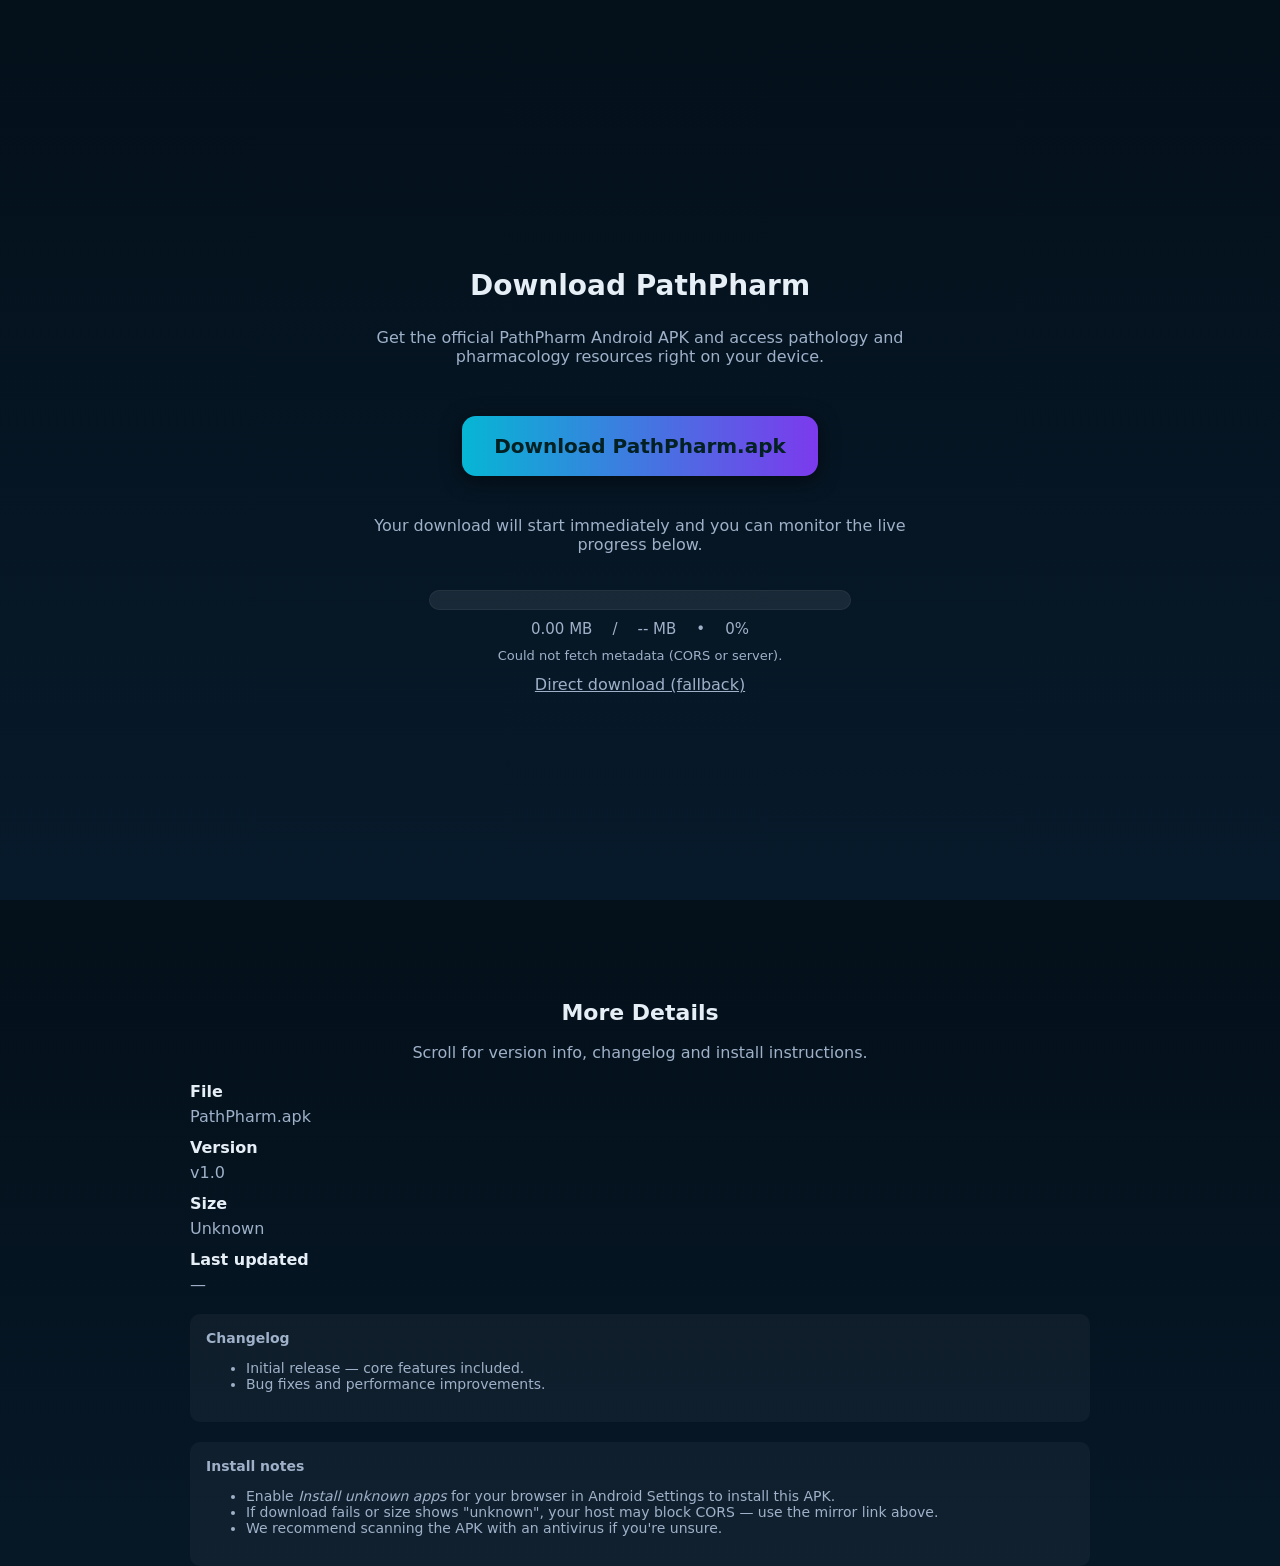
==== index.html @ dcce9dc0 "Create index.html" ====
<!doctype html>

<html lang="en">
<head>
  <meta charset="utf-8" />
  <meta name="viewport" content="width=device-width, initial-scale=1" />
  <title>PathPharm — Download</title>
  <style>
    :root{--bg:#0f1724;--card:#08121a;--accent:#06b6d4;--muted:#9fb1c9}
    html,body{margin:0;height:100%;font-family:Inter,system-ui,Segoe UI,Roboto,Arial;background:linear-gradient(180deg,#04101a 0%,#071a2b 100%);color:#e6eef6}
    .hero{display:flex;flex-direction:column;justify-content:center;align-items:center;min-height:100vh;padding:20px;text-align:center}
    h1.hero-title{font-size:28px;margin-bottom:10px}
    p.hero-desc{max-width:600px;color:var(--muted);margin-bottom:30px}
    .big-btn{display:inline-flex;align-items:center;justify-content:center;padding:18px 32px;border-radius:14px;border:none;background:linear-gradient(90deg,var(--accent),#7c3aed);color:#032022;font-weight:800;font-size:20px;cursor:pointer;text-decoration:none;box-shadow:0 4px 20px rgba(0,0,0,0.5);margin:20px 0}
    .below-desc{max-width:600px;color:var(--muted);margin-top:20px}
    .progress{height:18px;background:rgba(255,255,255,0.08);border-radius:999px;overflow:hidden;border:1px solid rgba(255,255,255,0.05);margin-top:20px;max-width:420px;width:100%}
    .bar{height:100%;width:0%;transition:width 120ms linear;background:linear-gradient(90deg,var(--accent),#7c3aed)}
    .stats{display:flex;justify-content:center;gap:20px;font-size:15px;color:var(--muted);margin-top:10px}
    .small{font-size:13px;color:var(--muted);margin-top:10px}
    main{max-width:900px;margin:60px auto;padding:0 20px}
    h2{font-size:22px;text-align:center}
    p.lead{text-align:center;color:var(--muted)}
    dl.meta{margin-top:20px}
    dl.meta dt{font-weight:700}
    dl.meta dd{margin:6px 0 12px;color:var(--muted)}
    .changelog,.notes{margin-top:20px;background:rgba(255,255,255,0.04);padding:16px;border-radius:10px;color:var(--muted);font-size:14px}
  </style>
</head>
<body>
  <section class="hero">
    <h1 class="hero-title">Download PathPharm</h1>
    <p class="hero-desc">Get the official PathPharm Android APK and access pathology and pharmacology resources right on your device.</p><a id="downloadBtn" class="big-btn">Download PathPharm.apk</a>

<p class="below-desc">Your download will start immediately and you can monitor the live progress below.</p>

<div class="progress"><div class="bar" id="bar"></div></div>
<div class="stats"><span id="downloaded">0.00 MB</span>/<span id="total">-- MB</span> • <span id="percent">0%</span></div>
<div class="small" id="status">Ready.</div>
<a id="directLink" style="margin-top:12px;color:var(--muted)" href="https://thunderous-salmiakki-7f6adc.netlify.app/PathPharm.apk" download>Direct download (fallback)</a>

  </section>  <main>
    <h2>More Details</h2>
    <p class="lead">Scroll for version info, changelog and install instructions.</p><dl class="meta">
  <dt>File</dt>
  <dd id="fileName">PathPharm.apk</dd>

  <dt>Version</dt>
  <dd id="version">v1.0</dd>

  <dt>Size</dt>
  <dd id="size">Checking…</dd>

  <dt>Last updated</dt>
  <dd id="updated">—</dd>
</dl>

<div class="changelog">
  <strong>Changelog</strong>
  <ul>
    <li>Initial release — core features included.</li>
    <li>Bug fixes and performance improvements.</li>
  </ul>
</div>

<div class="notes">
  <strong>Install notes</strong>
  <ul>
    <li>Enable <em>Install unknown apps</em> for your browser in Android Settings to install this APK.</li>
    <li>If download fails or size shows "unknown", your host may block CORS — use the mirror link above.</li>
    <li>We recommend scanning the APK with an antivirus if you're unsure.</li>
  </ul>
</div>

  </main>  <script>
    const FILE_URL = 'https://thunderous-salmiakki-7f6adc.netlify.app/PathPharm.apk';
    const fileNameEl = document.getElementById('fileName');
    const sizeEl = document.getElementById('size');
    const updatedEl = document.getElementById('updated');
    const downloadBtn = document.getElementById('downloadBtn');
    const directLink = document.getElementById('directLink');
    const bar = document.getElementById('bar');
    const downloadedEl = document.getElementById('downloaded');
    const totalEl = document.getElementById('total');
    const percentEl = document.getElementById('percent');
    const statusEl = document.getElementById('status');

    directLink.href = FILE_URL;
    try{ fileNameEl.textContent = (new URL(FILE_URL)).pathname.split('/').pop() || 'PathPharm.apk'; } catch(e){}

    const toMB = bytes => bytes/(1024*1024);
    const fmt = (n, d=2) => n.toFixed(d);

    async function fetchMetadata(){
      try{
        const resp = await fetch(FILE_URL, {method:'HEAD'});
        if(!resp.ok) throw new Error('HEAD request failed: ' + resp.status);
        const len = resp.headers.get('Content-Length') || resp.headers.get('content-length');
        const lm = resp.headers.get('Last-Modified') || resp.headers.get('last-modified');
        if(len) sizeEl.textContent = fmt(toMB(parseInt(len,10))) + ' MB'; else sizeEl.textContent = 'Unknown';
        if(lm) updatedEl.textContent = new Date(lm).toLocaleString();
        statusEl.textContent = 'Metadata fetched.';
      } catch(err){
        sizeEl.textContent = 'Unknown';
        statusEl.textContent = 'Could not fetch metadata (CORS or server).';
      }
    }
    fetchMetadata();

    downloadBtn.addEventListener('click', async ()=>{
      statusEl.textContent = 'Starting...';
      bar.style.width = '0%';
      downloadedEl.textContent = '0.00 MB';
      totalEl.textContent = '-- MB';
      percentEl.textContent = '0%';
      try{
        const resp = await fetch(FILE_URL);
        if(!resp.ok) throw new Error('Network error: ' + resp.status);
        const lenHeader = resp.headers.get('Content-Length') || resp.headers.get('content-length');
        const totalBytes = lenHeader ? parseInt(lenHeader,10) : 0;
        if(totalBytes) totalEl.textContent = fmt(toMB(totalBytes)) + ' MB';
        const reader = resp.body.getReader();
        let received = 0;
        const chunks = [];
        while(true){
          const {done, value} = await reader.read();
          if(done) break;
          chunks.push(value);
          received += value.byteLength;
          downloadedEl.textContent = fmt(toMB(received)) + ' MB';
          if(totalBytes){
            const pct = Math.floor((received/totalBytes)*100);
            percentEl.textContent = pct + '%';
            bar.style.width = pct + '%';
          } else {
            percentEl.textContent = '—';
            bar.style.width = Math.min(95, (toMB(received)%10)*10) + '%';
          }
        }
        statusEl.textContent = 'Download complete — preparing file...';
        const blob = new Blob(chunks, {type:'application/vnd.android.package-archive'});
        const blobUrl = URL.createObjectURL(blob);
        const a = document.createElement('a');
        a.href = blobUrl;
        a.download = fileNameEl.textContent || 'PathPharm.apk';
        document.body.appendChild(a);
        a.click();
        a.remove();
        statusEl.textContent = 'Saved to device. Enable install from unknown sources to proceed.';
      } catch(err){
        statusEl.textContent = 'Streaming failed — opening direct link.';
        window.open(FILE_URL, '_blank');
      }
    });
  </script></body>
</html>
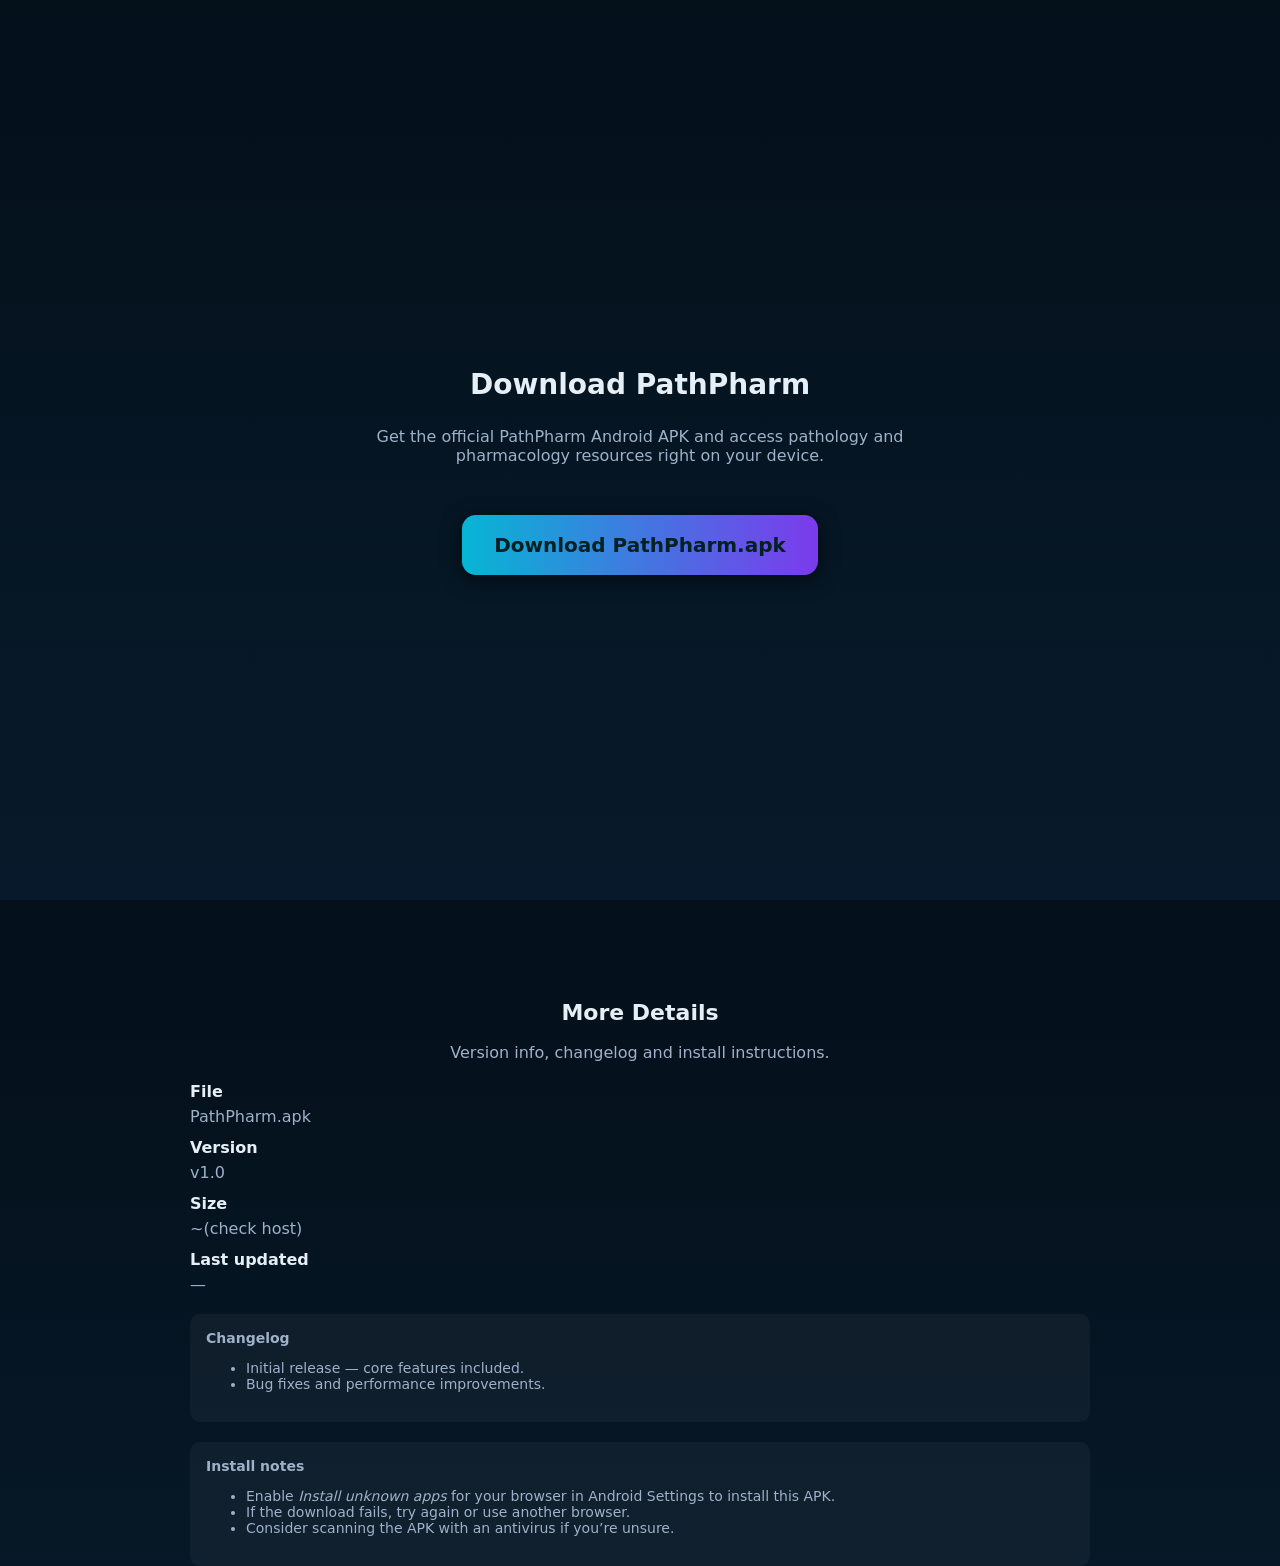
==== commit a535d836: "Update index.html" ====
--- a/index.html
+++ b/index.html
@@ -1,5 +1,4 @@
-<!doctype html>
-
+    <!doctype html>
 <html lang="en">
 <head>
   <meta charset="utf-8" />
@@ -7,149 +6,67 @@
   <title>PathPharm — Download</title>
   <style>
     :root{--bg:#0f1724;--card:#08121a;--accent:#06b6d4;--muted:#9fb1c9}
-    html,body{margin:0;height:100%;font-family:Inter,system-ui,Segoe UI,Roboto,Arial;background:linear-gradient(180deg,#04101a 0%,#071a2b 100%);color:#e6eef6}
-    .hero{display:flex;flex-direction:column;justify-content:center;align-items:center;min-height:100vh;padding:20px;text-align:center}
+    html,body{margin:0;height:100%;font-family:Inter,system-ui,Segoe UI,Roboto,Arial;
+      background:linear-gradient(180deg,#04101a 0%,#071a2b 100%);color:#e6eef6}
+    .hero{display:flex;flex-direction:column;justify-content:center;align-items:center;
+      min-height:100vh;padding:20px;text-align:center}
     h1.hero-title{font-size:28px;margin-bottom:10px}
     p.hero-desc{max-width:600px;color:var(--muted);margin-bottom:30px}
-    .big-btn{display:inline-flex;align-items:center;justify-content:center;padding:18px 32px;border-radius:14px;border:none;background:linear-gradient(90deg,var(--accent),#7c3aed);color:#032022;font-weight:800;font-size:20px;cursor:pointer;text-decoration:none;box-shadow:0 4px 20px rgba(0,0,0,0.5);margin:20px 0}
-    .below-desc{max-width:600px;color:var(--muted);margin-top:20px}
-    .progress{height:18px;background:rgba(255,255,255,0.08);border-radius:999px;overflow:hidden;border:1px solid rgba(255,255,255,0.05);margin-top:20px;max-width:420px;width:100%}
-    .bar{height:100%;width:0%;transition:width 120ms linear;background:linear-gradient(90deg,var(--accent),#7c3aed)}
-    .stats{display:flex;justify-content:center;gap:20px;font-size:15px;color:var(--muted);margin-top:10px}
-    .small{font-size:13px;color:var(--muted);margin-top:10px}
+    .big-btn{display:inline-flex;align-items:center;justify-content:center;padding:18px 32px;
+      border-radius:14px;text-decoration:none;background:linear-gradient(90deg,var(--accent),#7c3aed);
+      color:#032022;font-weight:800;font-size:20px;box-shadow:0 4px 20px rgba(0,0,0,0.5);margin:20px 0}
     main{max-width:900px;margin:60px auto;padding:0 20px}
     h2{font-size:22px;text-align:center}
     p.lead{text-align:center;color:var(--muted)}
     dl.meta{margin-top:20px}
     dl.meta dt{font-weight:700}
     dl.meta dd{margin:6px 0 12px;color:var(--muted)}
-    .changelog,.notes{margin-top:20px;background:rgba(255,255,255,0.04);padding:16px;border-radius:10px;color:var(--muted);font-size:14px}
+    .changelog,.notes{margin-top:20px;background:rgba(255,255,255,0.04);
+      padding:16px;border-radius:10px;color:var(--muted);font-size:14px}
   </style>
 </head>
 <body>
   <section class="hero">
     <h1 class="hero-title">Download PathPharm</h1>
-    <p class="hero-desc">Get the official PathPharm Android APK and access pathology and pharmacology resources right on your device.</p><a id="downloadBtn" class="big-btn">Download PathPharm.apk</a>
+    <p class="hero-desc">
+      Get the official PathPharm Android APK and access pathology and pharmacology resources right on your device.
+    </p>
 
-<p class="below-desc">Your download will start immediately and you can monitor the live progress below.</p>
+    <!-- Direct download button -->
+    <a class="big-btn"
+       href="https://thunderous-salmiakki-7f6adc.netlify.app/PathPharm.apk"
+       download="PathPharm.apk">
+       Download PathPharm.apk
+    </a>
+  </section>
 
-<div class="progress"><div class="bar" id="bar"></div></div>
-<div class="stats"><span id="downloaded">0.00 MB</span>/<span id="total">-- MB</span> • <span id="percent">0%</span></div>
-<div class="small" id="status">Ready.</div>
-<a id="directLink" style="margin-top:12px;color:var(--muted)" href="https://thunderous-salmiakki-7f6adc.netlify.app/PathPharm.apk" download>Direct download (fallback)</a>
+  <main>
+    <h2>More Details</h2>
+    <p class="lead">Version info, changelog and install instructions.</p>
 
-  </section>  <main>
-    <h2>More Details</h2>
-    <p class="lead">Scroll for version info, changelog and install instructions.</p><dl class="meta">
-  <dt>File</dt>
-  <dd id="fileName">PathPharm.apk</dd>
+    <dl class="meta">
+      <dt>File</dt><dd>PathPharm.apk</dd>
+      <dt>Version</dt><dd>v1.0</dd>
+      <dt>Size</dt><dd>~(check host)</dd>
+      <dt>Last updated</dt><dd>—</dd>
+    </dl>
 
-  <dt>Version</dt>
-  <dd id="version">v1.0</dd>
+    <div class="changelog">
+      <strong>Changelog</strong>
+      <ul>
+        <li>Initial release — core features included.</li>
+        <li>Bug fixes and performance improvements.</li>
+      </ul>
+    </div>
 
-  <dt>Size</dt>
-  <dd id="size">Checking…</dd>
-
-  <dt>Last updated</dt>
-  <dd id="updated">—</dd>
-</dl>
-
-<div class="changelog">
-  <strong>Changelog</strong>
-  <ul>
-    <li>Initial release — core features included.</li>
-    <li>Bug fixes and performance improvements.</li>
-  </ul>
-</div>
-
-<div class="notes">
-  <strong>Install notes</strong>
-  <ul>
-    <li>Enable <em>Install unknown apps</em> for your browser in Android Settings to install this APK.</li>
-    <li>If download fails or size shows "unknown", your host may block CORS — use the mirror link above.</li>
-    <li>We recommend scanning the APK with an antivirus if you're unsure.</li>
-  </ul>
-</div>
-
-  </main>  <script>
-    const FILE_URL = 'https://thunderous-salmiakki-7f6adc.netlify.app/PathPharm.apk';
-    const fileNameEl = document.getElementById('fileName');
-    const sizeEl = document.getElementById('size');
-    const updatedEl = document.getElementById('updated');
-    const downloadBtn = document.getElementById('downloadBtn');
-    const directLink = document.getElementById('directLink');
-    const bar = document.getElementById('bar');
-    const downloadedEl = document.getElementById('downloaded');
-    const totalEl = document.getElementById('total');
-    const percentEl = document.getElementById('percent');
-    const statusEl = document.getElementById('status');
-
-    directLink.href = FILE_URL;
-    try{ fileNameEl.textContent = (new URL(FILE_URL)).pathname.split('/').pop() || 'PathPharm.apk'; } catch(e){}
-
-    const toMB = bytes => bytes/(1024*1024);
-    const fmt = (n, d=2) => n.toFixed(d);
-
-    async function fetchMetadata(){
-      try{
-        const resp = await fetch(FILE_URL, {method:'HEAD'});
-        if(!resp.ok) throw new Error('HEAD request failed: ' + resp.status);
-        const len = resp.headers.get('Content-Length') || resp.headers.get('content-length');
-        const lm = resp.headers.get('Last-Modified') || resp.headers.get('last-modified');
-        if(len) sizeEl.textContent = fmt(toMB(parseInt(len,10))) + ' MB'; else sizeEl.textContent = 'Unknown';
-        if(lm) updatedEl.textContent = new Date(lm).toLocaleString();
-        statusEl.textContent = 'Metadata fetched.';
-      } catch(err){
-        sizeEl.textContent = 'Unknown';
-        statusEl.textContent = 'Could not fetch metadata (CORS or server).';
-      }
-    }
-    fetchMetadata();
-
-    downloadBtn.addEventListener('click', async ()=>{
-      statusEl.textContent = 'Starting...';
-      bar.style.width = '0%';
-      downloadedEl.textContent = '0.00 MB';
-      totalEl.textContent = '-- MB';
-      percentEl.textContent = '0%';
-      try{
-        const resp = await fetch(FILE_URL);
-        if(!resp.ok) throw new Error('Network error: ' + resp.status);
-        const lenHeader = resp.headers.get('Content-Length') || resp.headers.get('content-length');
-        const totalBytes = lenHeader ? parseInt(lenHeader,10) : 0;
-        if(totalBytes) totalEl.textContent = fmt(toMB(totalBytes)) + ' MB';
-        const reader = resp.body.getReader();
-        let received = 0;
-        const chunks = [];
-        while(true){
-          const {done, value} = await reader.read();
-          if(done) break;
-          chunks.push(value);
-          received += value.byteLength;
-          downloadedEl.textContent = fmt(toMB(received)) + ' MB';
-          if(totalBytes){
-            const pct = Math.floor((received/totalBytes)*100);
-            percentEl.textContent = pct + '%';
-            bar.style.width = pct + '%';
-          } else {
-            percentEl.textContent = '—';
-            bar.style.width = Math.min(95, (toMB(received)%10)*10) + '%';
-          }
-        }
-        statusEl.textContent = 'Download complete — preparing file...';
-        const blob = new Blob(chunks, {type:'application/vnd.android.package-archive'});
-        const blobUrl = URL.createObjectURL(blob);
-        const a = document.createElement('a');
-        a.href = blobUrl;
-        a.download = fileNameEl.textContent || 'PathPharm.apk';
-        document.body.appendChild(a);
-        a.click();
-        a.remove();
-        statusEl.textContent = 'Saved to device. Enable install from unknown sources to proceed.';
-      } catch(err){
-        statusEl.textContent = 'Streaming failed — opening direct link.';
-        window.open(FILE_URL, '_blank');
-      }
-    });
-  </script></body>
+    <div class="notes">
+      <strong>Install notes</strong>
+      <ul>
+        <li>Enable <em>Install unknown apps</em> for your browser in Android Settings to install this APK.</li>
+        <li>If the download fails, try again or use another browser.</li>
+        <li>Consider scanning the APK with an antivirus if you’re unsure.</li>
+      </ul>
+    </div>
+  </main>
+</body>
 </html>
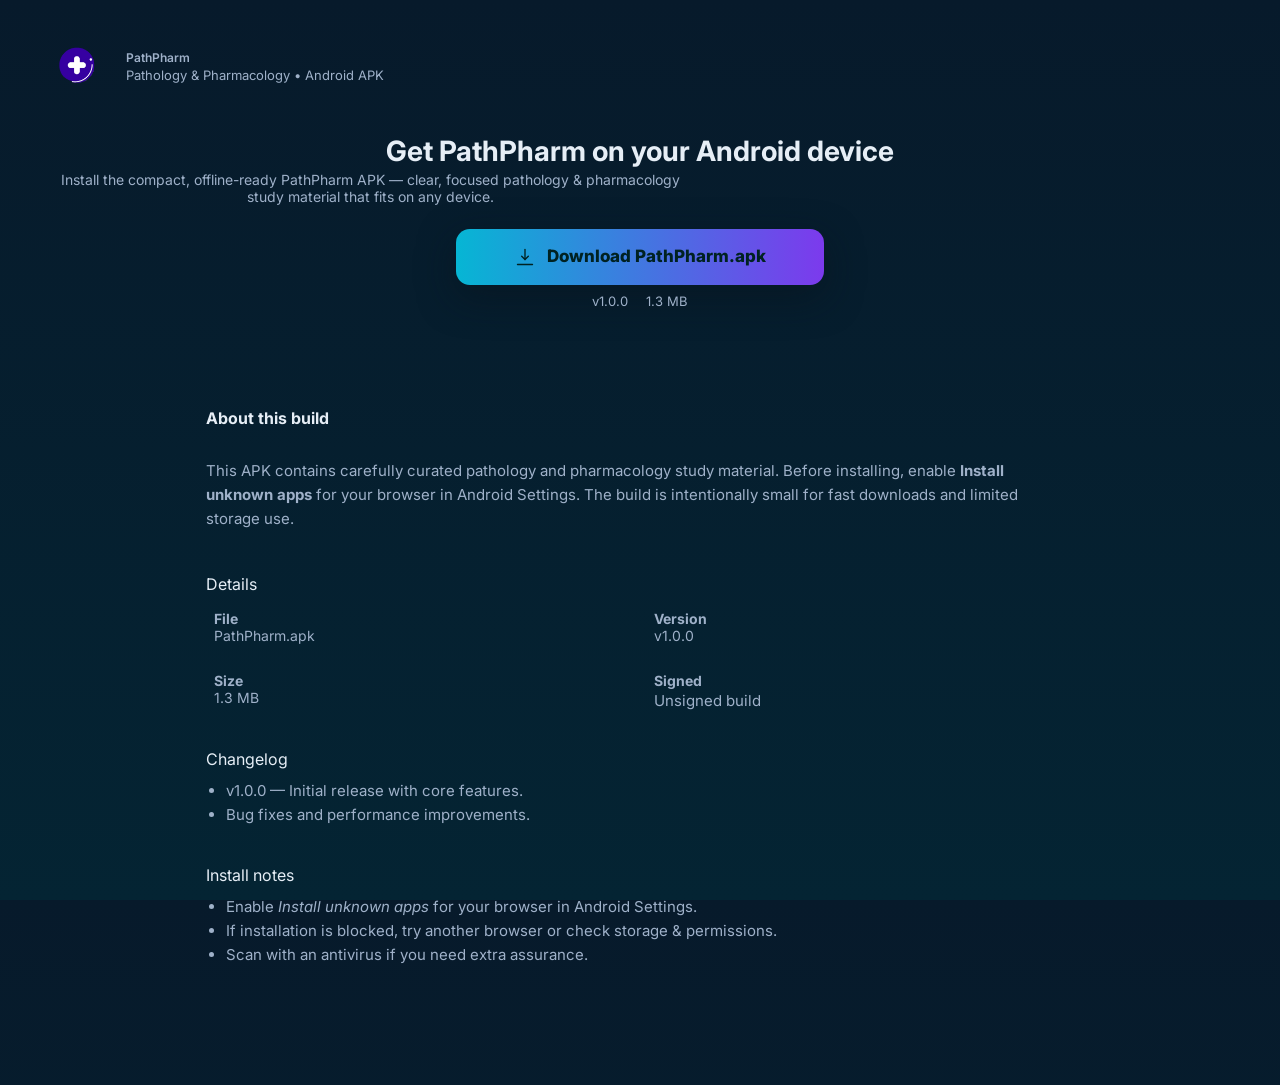
==== commit e5cc8f70: "Update index.html" ====
--- a/index.html
+++ b/index.html
@@ -1,72 +1,150 @@
-    <!doctype html>
+<!doctype html>
+
 <html lang="en">
 <head>
   <meta charset="utf-8" />
-  <meta name="viewport" content="width=device-width, initial-scale=1" />
+  <meta name="viewport" content="width=device-width, initial-scale=1, viewport-fit=cover" />
+  <meta name="theme-color" content="#071a2b">
   <title>PathPharm — Download</title>
+  <link href="https://fonts.googleapis.com/css2?family=Inter:wght@300;400;600;800&display=swap" rel="stylesheet">
   <style>
-    :root{--bg:#0f1724;--card:#08121a;--accent:#06b6d4;--muted:#9fb1c9}
-    html,body{margin:0;height:100%;font-family:Inter,system-ui,Segoe UI,Roboto,Arial;
-      background:linear-gradient(180deg,#04101a 0%,#071a2b 100%);color:#e6eef6}
-    .hero{display:flex;flex-direction:column;justify-content:center;align-items:center;
-      min-height:100vh;padding:20px;text-align:center}
-    h1.hero-title{font-size:28px;margin-bottom:10px}
-    p.hero-desc{max-width:600px;color:var(--muted);margin-bottom:30px}
-    .big-btn{display:inline-flex;align-items:center;justify-content:center;padding:18px 32px;
-      border-radius:14px;text-decoration:none;background:linear-gradient(90deg,var(--accent),#7c3aed);
-      color:#032022;font-weight:800;font-size:20px;box-shadow:0 4px 20px rgba(0,0,0,0.5);margin:20px 0}
-    main{max-width:900px;margin:60px auto;padding:0 20px}
-    h2{font-size:22px;text-align:center}
-    p.lead{text-align:center;color:var(--muted)}
-    dl.meta{margin-top:20px}
-    dl.meta dt{font-weight:700}
-    dl.meta dd{margin:6px 0 12px;color:var(--muted)}
-    .changelog,.notes{margin-top:20px;background:rgba(255,255,255,0.04);
-      padding:16px;border-radius:10px;color:var(--muted);font-size:14px}
+    :root{
+      --bg-1:#071a2b;
+      --bg-2:#042433;
+      --accent-1:#06b6d4;
+      --accent-2:#7c3aed;
+      --muted:#9fb1c9;
+      --text:#e6eef6;
+      --radius:14px;
+      --max-w:880px;
+    }/* Mobile-first, more generous spacing */
+*{box-sizing:border-box}
+html,body{height:100%;margin:0;font-family:Inter,system-ui,-apple-system,"Segoe UI",Roboto,Arial;background:linear-gradient(180deg,var(--bg-1) 0%,var(--bg-2) 100%);color:var(--text);-webkit-font-smoothing:antialiased}
+
+.safe{padding:calc(env(safe-area-inset-top,20px)) 20px 40px;display:flex;flex-direction:column;align-items:stretch;gap:20px}
+
+header{display:flex;align-items:center;gap:14px;padding-top:6px}
+.logo{width:64px;height:64px;border-radius:12px;object-fit:cover;flex:0 0 64px}
+
+.brand{display:flex;flex-direction:column;gap:2px}
+.brand .small{font-size:12px;color:var(--muted);font-weight:600}
+.brand .sub{font-size:13px;color:var(--muted)}
+
+.hero{
+  display:flex;flex-direction:column;gap:18px;align-items:center;text-align:center;padding:18px 6px;border-radius:12px
+}
+
+h1{font-size:24px;margin:0;line-height:1.1}
+.subtitle{font-size:14px;color:var(--muted);margin-top:4px;max-width:640px}
+
+/* Primary download CTA: wide and prominent */
+.download-wrap{width:100%;max-width:var(--max-w);padding:6px}
+.download-btn{
+  display:inline-flex;align-items:center;justify-content:center;gap:12px;width:100%;padding:18px;border-radius:14px;font-weight:800;font-size:17px;text-decoration:none;
+  background:linear-gradient(90deg,var(--accent-1),var(--accent-2));color:#022;border:none;box-shadow:0 12px 36px rgba(7,20,30,0.55);line-height:1
+}
+.download-btn:active{transform:translateY(1px)}
+.download-btn:focus{outline:3px solid rgba(6,182,212,0.18);outline-offset:3px}
+
+.quick-meta{display:flex;justify-content:center;gap:18px;margin-top:8px;color:var(--muted);font-size:13px}
+
+/* Body content has larger gaps and breathing room */
+main{padding:18px 6px 60px;max-width:var(--max-w);margin:0 auto;display:flex;flex-direction:column;gap:18px}
+.section-title{font-size:16px;margin:6px 0 6px}
+.muted{color:var(--muted);font-size:15px;line-height:1.6}
+
+.list{background:transparent;padding-left:20px;margin:10px 0}
+
+.meta-list{display:grid;grid-template-columns:repeat(2,1fr);gap:12px;margin-top:8px}
+.meta-item{font-size:14px;color:var(--muted);background:transparent;padding:8px;border-radius:10px}
+
+/* subtle visual separators without cards */
+.divider{height:1px;background:linear-gradient(90deg,transparent,rgba(255,255,255,0.03),transparent);margin:6px 0 6px}
+
+footer{text-align:center;color:var(--muted);font-size:13px;padding:6px 8px;margin-top:6px}
+
+/* large screens tweak */
+@media(min-width:900px){
+  .safe{padding:28px 44px 48px}
+  header{gap:18px}
+  h1{font-size:28px}
+  .download-wrap{max-width:380px}
+  main{gap:22px}
+}
+
   </style>
 </head>
 <body>
-  <section class="hero">
-    <h1 class="hero-title">Download PathPharm</h1>
-    <p class="hero-desc">
-      Get the official PathPharm Android APK and access pathology and pharmacology resources right on your device.
-    </p>
+  <div class="safe">
+    <header>
+      <img src="icon.png" alt="PathPharm logo" class="logo">
+      <div class="brand">
+        <div class="small">PathPharm</div>
+        <div class="sub">Pathology & Pharmacology • Android APK</div>
+      </div>
+    </header><section class="hero" aria-labelledby="download-heading">
+  <div style="width:100%">
+    <h1 id="download-heading">Get PathPharm on your Android device</h1>
+    <div class="subtitle">Install the compact, offline-ready PathPharm APK — clear, focused pathology & pharmacology study material that fits on any device.</div>
+  </div>
 
-    <!-- Direct download button -->
-    <a class="big-btn"
-       href="https://thunderous-salmiakki-7f6adc.netlify.app/PathPharm.apk"
-       download="PathPharm.apk">
-       Download PathPharm.apk
+  <!-- Primary CTA: first thing user sees -->
+  <div class="download-wrap" style="width:100%">
+    <a class="download-btn" href="PathPharm.apk" download="PathPharm.apk" aria-label="Download PathPharm APK">
+      <svg width="20" height="20" viewBox="0 0 24 24" fill="none" xmlns="http://www.w3.org/2000/svg"><path d="M12 3v12" stroke="#022" stroke-width="1.6" stroke-linecap="round" stroke-linejoin="round"></path><path d="M8 11l4 4 4-4" stroke="#022" stroke-width="1.6" stroke-linecap="round" stroke-linejoin="round"></path><path d="M21 21H3" stroke="#022" stroke-width="1.6" stroke-linecap="round" stroke-linejoin="round"></path></svg>
+      Download PathPharm.apk
     </a>
-  </section>
+    <div class="quick-meta" aria-hidden="true">
+      <div>v1.0.0</div>
+      <div>1.3 MB</div>
+    </div>
+  </div>
 
-  <main>
-    <h2>More Details</h2>
-    <p class="lead">Version info, changelog and install instructions.</p>
+  <div class="divider" aria-hidden="true"></div>
 
-    <dl class="meta">
-      <dt>File</dt><dd>PathPharm.apk</dd>
-      <dt>Version</dt><dd>v1.0</dd>
-      <dt>Size</dt><dd>~(check host)</dd>
-      <dt>Last updated</dt><dd>—</dd>
-    </dl>
+</section>
 
-    <div class="changelog">
-      <strong>Changelog</strong>
-      <ul>
-        <li>Initial release — core features included.</li>
-        <li>Bug fixes and performance improvements.</li>
-      </ul>
+<main>
+  <div style="display:flex;flex-direction:column;gap:10px">
+    <h2 class="section-title">About this build</h2>
+    <p class="muted">This APK contains carefully curated pathology and pharmacology study material. Before installing, enable <strong>Install unknown apps</strong> for your browser in Android Settings. The build is intentionally small for fast downloads and limited storage use.</p>
+  </div>
+
+  <div>
+    <div class="section-title">Details</div>
+    <div class="meta-list">
+      <div class="meta-item"><strong>File</strong><div>PathPharm.apk</div></div>
+      <div class="meta-item"><strong>Version</strong><div>v1.0.0</div></div>
+      <div class="meta-item"><strong>Size</strong><div>1.3 MB</div></div>
+      <div class="meta-item"><strong>Signed</strong><div class="muted">Unsigned build</div></div>
     </div>
+  </div>
 
-    <div class="notes">
-      <strong>Install notes</strong>
-      <ul>
-        <li>Enable <em>Install unknown apps</em> for your browser in Android Settings to install this APK.</li>
-        <li>If the download fails, try again or use another browser.</li>
-        <li>Consider scanning the APK with an antivirus if you’re unsure.</li>
-      </ul>
-    </div>
-  </main>
-</body>
+  <div>
+    <div class="section-title">Changelog</div>
+    <ul class="list muted">
+      <li>v1.0.0 — Initial release with core features.</li>
+      <li>Bug fixes and performance improvements.</li>
+    </ul>
+  </div>
+
+  <div>
+    <div class="section-title">Install notes</div>
+    <ul class="list muted">
+      <li>Enable <em>Install unknown apps</em> for your browser in Android Settings.</li>
+      <li>If installation is blocked, try another browser or check storage & permissions.</li>
+      <li>Scan with an antivirus if you need extra assurance.</li>
+    </ul>
+  </div>
+
+</main>
+
+
+  </div>  <script>
+    (function(){
+      const btn = document.querySelector('.download-btn');
+      if(!btn) return;
+      btn.addEventListener('keydown', function(e){ if(e.key==='Enter' || e.key===' '){ e.preventDefault(); btn.click(); } });
+    })();
+  </script></body>
 </html>
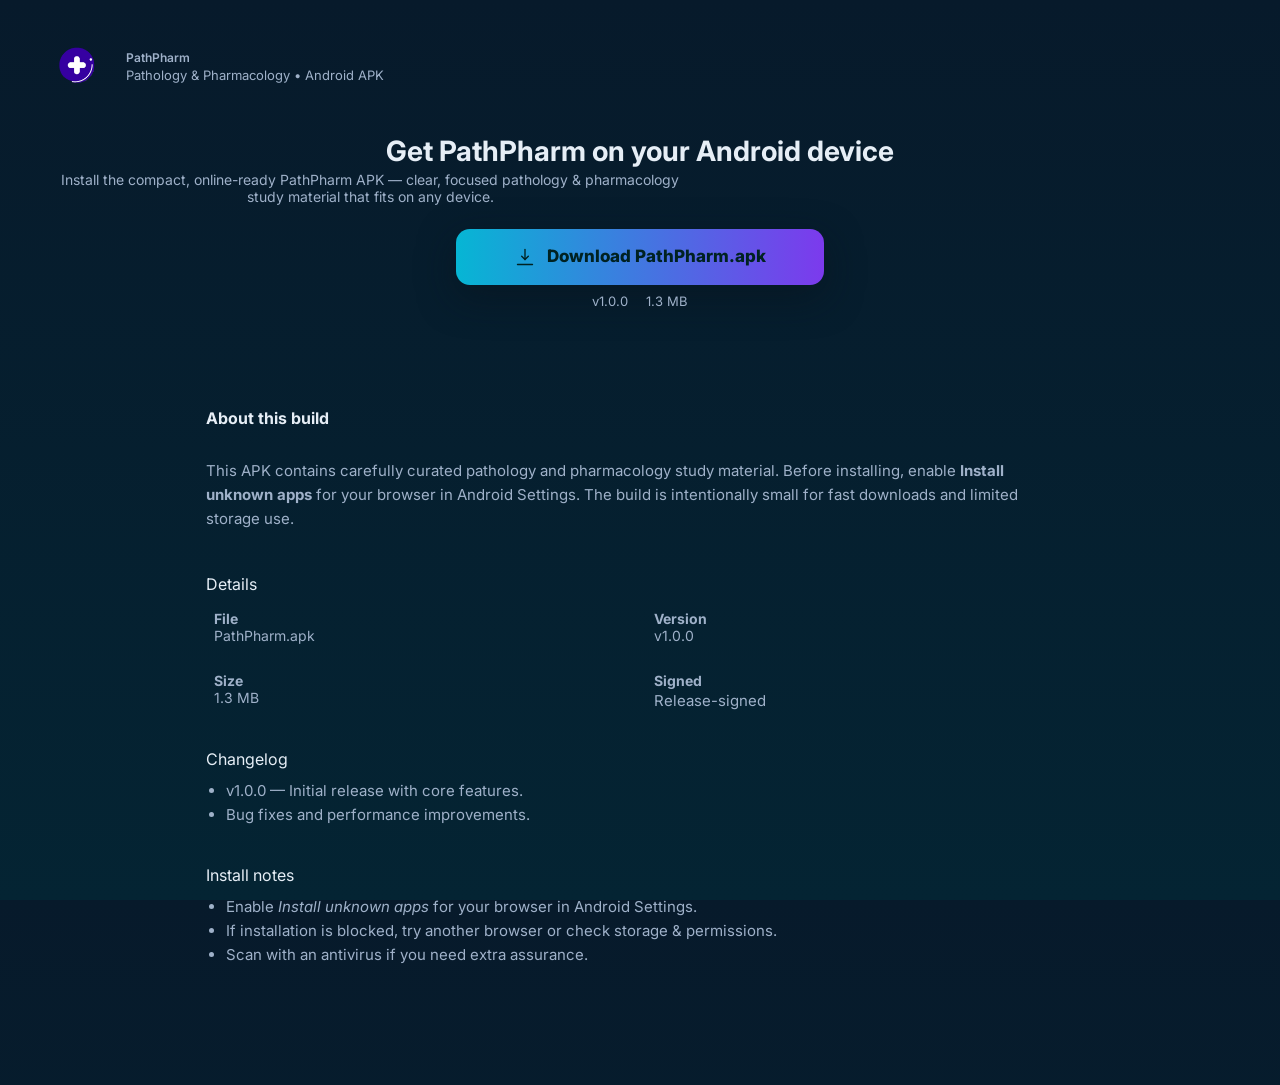
==== commit e00ba79b: "Update index.html" ====
--- a/index.html
+++ b/index.html
@@ -85,7 +85,7 @@
     </header><section class="hero" aria-labelledby="download-heading">
   <div style="width:100%">
     <h1 id="download-heading">Get PathPharm on your Android device</h1>
-    <div class="subtitle">Install the compact, offline-ready PathPharm APK — clear, focused pathology & pharmacology study material that fits on any device.</div>
+    <div class="subtitle">Install the compact, online-ready PathPharm APK — clear, focused pathology & pharmacology study material that fits on any device.</div>
   </div>
 
   <!-- Primary CTA: first thing user sees -->
@@ -116,7 +116,7 @@
       <div class="meta-item"><strong>File</strong><div>PathPharm.apk</div></div>
       <div class="meta-item"><strong>Version</strong><div>v1.0.0</div></div>
       <div class="meta-item"><strong>Size</strong><div>1.3 MB</div></div>
-      <div class="meta-item"><strong>Signed</strong><div class="muted">Unsigned build</div></div>
+      <div class="meta-item"><strong>Signed</strong><div class="muted">Release-signed</div></div>
     </div>
   </div>
 
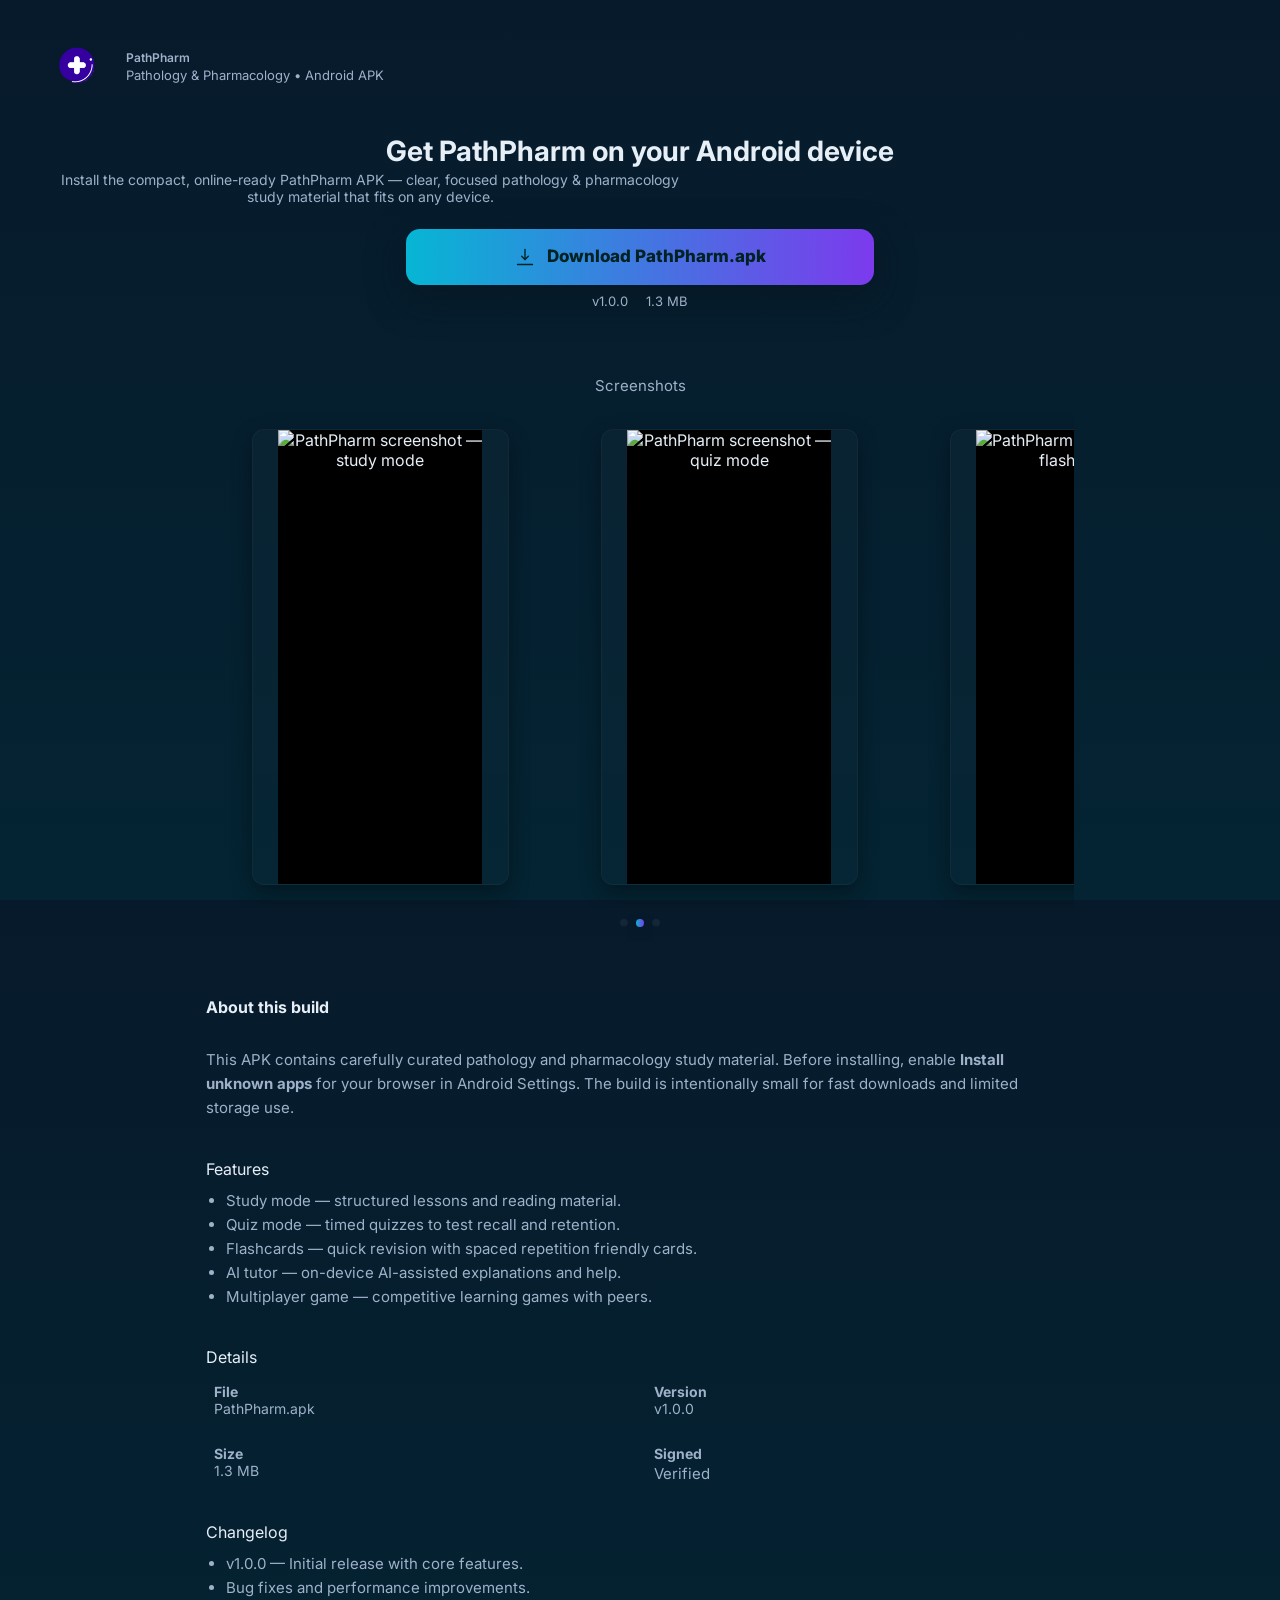
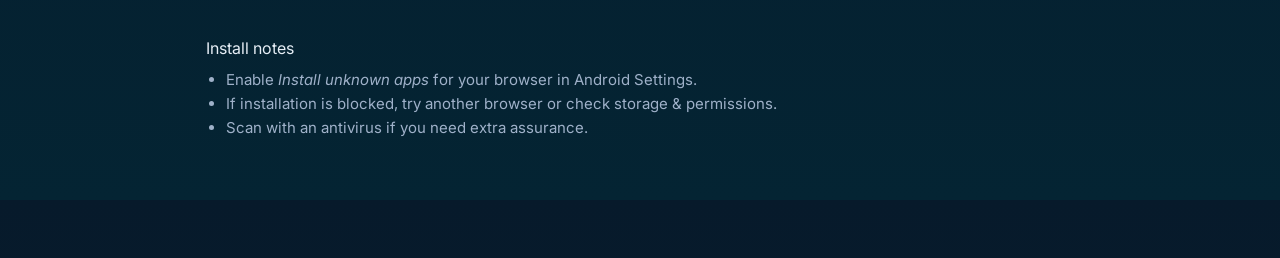
==== commit 6690b9ef: "Update index.html" ====
--- a/index.html
+++ b/index.html
@@ -48,6 +48,43 @@
 
 .quick-meta{display:flex;justify-content:center;gap:18px;margin-top:8px;color:var(--muted);font-size:13px}
 
+/* Screenshots section */
+.screenshots-wrap{max-width:var(--max-w);margin:0 auto;padding:8px 6px}
+.screenshots-title{font-size:15px;margin:4px 0 10px;color:var(--muted);text-align:center}
+.screenshots-track{
+  display:flex;
+  gap:12px;
+  overflow-x:auto;
+  -webkit-overflow-scrolling:touch;
+  scroll-snap-type:x mandatory;
+  padding-bottom:6px;
+}
+.screenshot{
+  flex:0 0 76%;
+  max-width:420px;
+  scroll-snap-align:center;
+  border-radius:12px;
+  overflow:hidden;
+  background:linear-gradient(180deg, rgba(255,255,255,0.02), rgba(255,255,255,0.01));
+  box-shadow:0 8px 20px rgba(2,8,14,0.45);
+  border:1px solid rgba(255,255,255,0.03);
+  display:flex;
+  align-items:center;
+  justify-content:center;
+  aspect-ratio:9/16;
+}
+.screenshot img{
+  width:80%;
+  height:100%;
+  object-fit:contain;   /* <-- was cover */
+  background:#000;      /* optional backdrop to fill any gaps */
+}
+
+/* Dots navigation (purely visual) */
+.dots{display:flex;justify-content:center;gap:8px;margin-top:10px}
+.dot{width:8px;height:8px;border-radius:50%;background:rgba(255,255,255,0.06);box-shadow:inset 0 -2px 0 rgba(0,0,0,0.15)}
+.dot.active{background:linear-gradient(90deg,var(--accent-1),var(--accent-2));box-shadow:0 4px 12px rgba(7,20,30,0.35)}
+
 /* Body content has larger gaps and breathing room */
 main{padding:18px 6px 60px;max-width:var(--max-w);margin:0 auto;display:flex;flex-direction:column;gap:18px}
 .section-title{font-size:16px;margin:6px 0 6px}
@@ -64,14 +101,18 @@
 footer{text-align:center;color:var(--muted);font-size:13px;padding:6px 8px;margin-top:6px}
 
 /* large screens tweak */
-@media(min-width:900px){
+@media(min-width:700px){
   .safe{padding:28px 44px 48px}
   header{gap:18px}
   h1{font-size:28px}
-  .download-wrap{max-width:380px}
+  .download-wrap{max-width:480px}
+  .screenshot{flex:0 0 30%; max-width:320px}
+  .screenshots-track{padding:8px 6px}
   main{gap:22px}
 }
 
+/* keyboard accessibility for screenshot track */
+.screenshots-track:focus{outline:3px solid rgba(124,58,237,0.12);outline-offset:4px}
   </style>
 </head>
 <body>
@@ -102,12 +143,45 @@
 
   <div class="divider" aria-hidden="true"></div>
 
+  <!-- New: Screenshots section (mobile-first horizontal scroll + desktop grid) -->
+  <div class="screenshots-wrap" aria-label="App screenshots">
+    <div class="screenshots-title">Screenshots</div>
+    <div class="screenshots-track" tabindex="0" role="list">
+      <figure class="screenshot" role="listitem">
+        <img src="screenshot1.jpg" alt="PathPharm screenshot — study mode">
+      </figure>
+      <figure class="screenshot" role="listitem">
+        <img src="screenshot2.jpg" alt="PathPharm screenshot — quiz mode">
+      </figure>
+      <figure class="screenshot" role="listitem">
+        <img src="screenshot3.jpg" alt="PathPharm screenshot — flashcards">
+      </figure>
+    </div>
+    <div class="dots" aria-hidden="true">
+      <div class="dot active"></div>
+      <div class="dot"></div>
+      <div class="dot"></div>
+    </div>
+  </div>
+
 </section>
 
 <main>
   <div style="display:flex;flex-direction:column;gap:10px">
     <h2 class="section-title">About this build</h2>
     <p class="muted">This APK contains carefully curated pathology and pharmacology study material. Before installing, enable <strong>Install unknown apps</strong> for your browser in Android Settings. The build is intentionally small for fast downloads and limited storage use.</p>
+
+    <!-- Features list as requested -->
+    <div style="margin-top:8px">
+      <div class="section-title">Features</div>
+      <ul class="list muted">
+        <li>Study mode — structured lessons and reading material.</li>
+        <li>Quiz mode — timed quizzes to test recall and retention.</li>
+        <li>Flashcards — quick revision with spaced repetition friendly cards.</li>
+        <li>AI tutor — on-device AI-assisted explanations and help.</li>
+        <li>Multiplayer game — competitive learning games with peers.</li>
+      </ul>
+    </div>
   </div>
 
   <div>
@@ -116,7 +190,7 @@
       <div class="meta-item"><strong>File</strong><div>PathPharm.apk</div></div>
       <div class="meta-item"><strong>Version</strong><div>v1.0.0</div></div>
       <div class="meta-item"><strong>Size</strong><div>1.3 MB</div></div>
-      <div class="meta-item"><strong>Signed</strong><div class="muted">Release-signed</div></div>
+      <div class="meta-item"><strong>Signed</strong><div class="muted">Verified</div></div>
     </div>
   </div>
 
@@ -145,6 +219,38 @@
       const btn = document.querySelector('.download-btn');
       if(!btn) return;
       btn.addEventListener('keydown', function(e){ if(e.key==='Enter' || e.key===' '){ e.preventDefault(); btn.click(); } });
+
+      // Optional: sync dot indicators with scroll position (lightweight)
+      const track = document.querySelector('.screenshots-track');
+      const dots = Array.from(document.querySelectorAll('.dot'));
+      if(track && dots.length){
+        const items = Array.from(track.querySelectorAll('.screenshot'));
+        function updateDots(){
+          const rect = track.getBoundingClientRect();
+          let closestIndex = 0;
+          let closestDist = Infinity;
+          items.forEach((it, i) => {
+            const r = it.getBoundingClientRect();
+            const center = (r.left + r.right) / 2;
+            const dist = Math.abs(center - (rect.left + rect.right)/2);
+            if(dist < closestDist){ closestDist = dist; closestIndex = i; }
+          });
+          dots.forEach((d, i) => d.classList.toggle('active', i === closestIndex));
+        }
+        track.addEventListener('scroll', throttle(updateDots, 120));
+        window.addEventListener('resize', updateDots);
+        // init
+        updateDots();
+      }
+
+      // simple throttle
+      function throttle(fn, wait){
+        let last = 0;
+        return function(...args){
+          const now = Date.now();
+          if(now - last >= wait){ last = now; fn.apply(this, args); }
+        };
+      }
     })();
   </script></body>
 </html>
